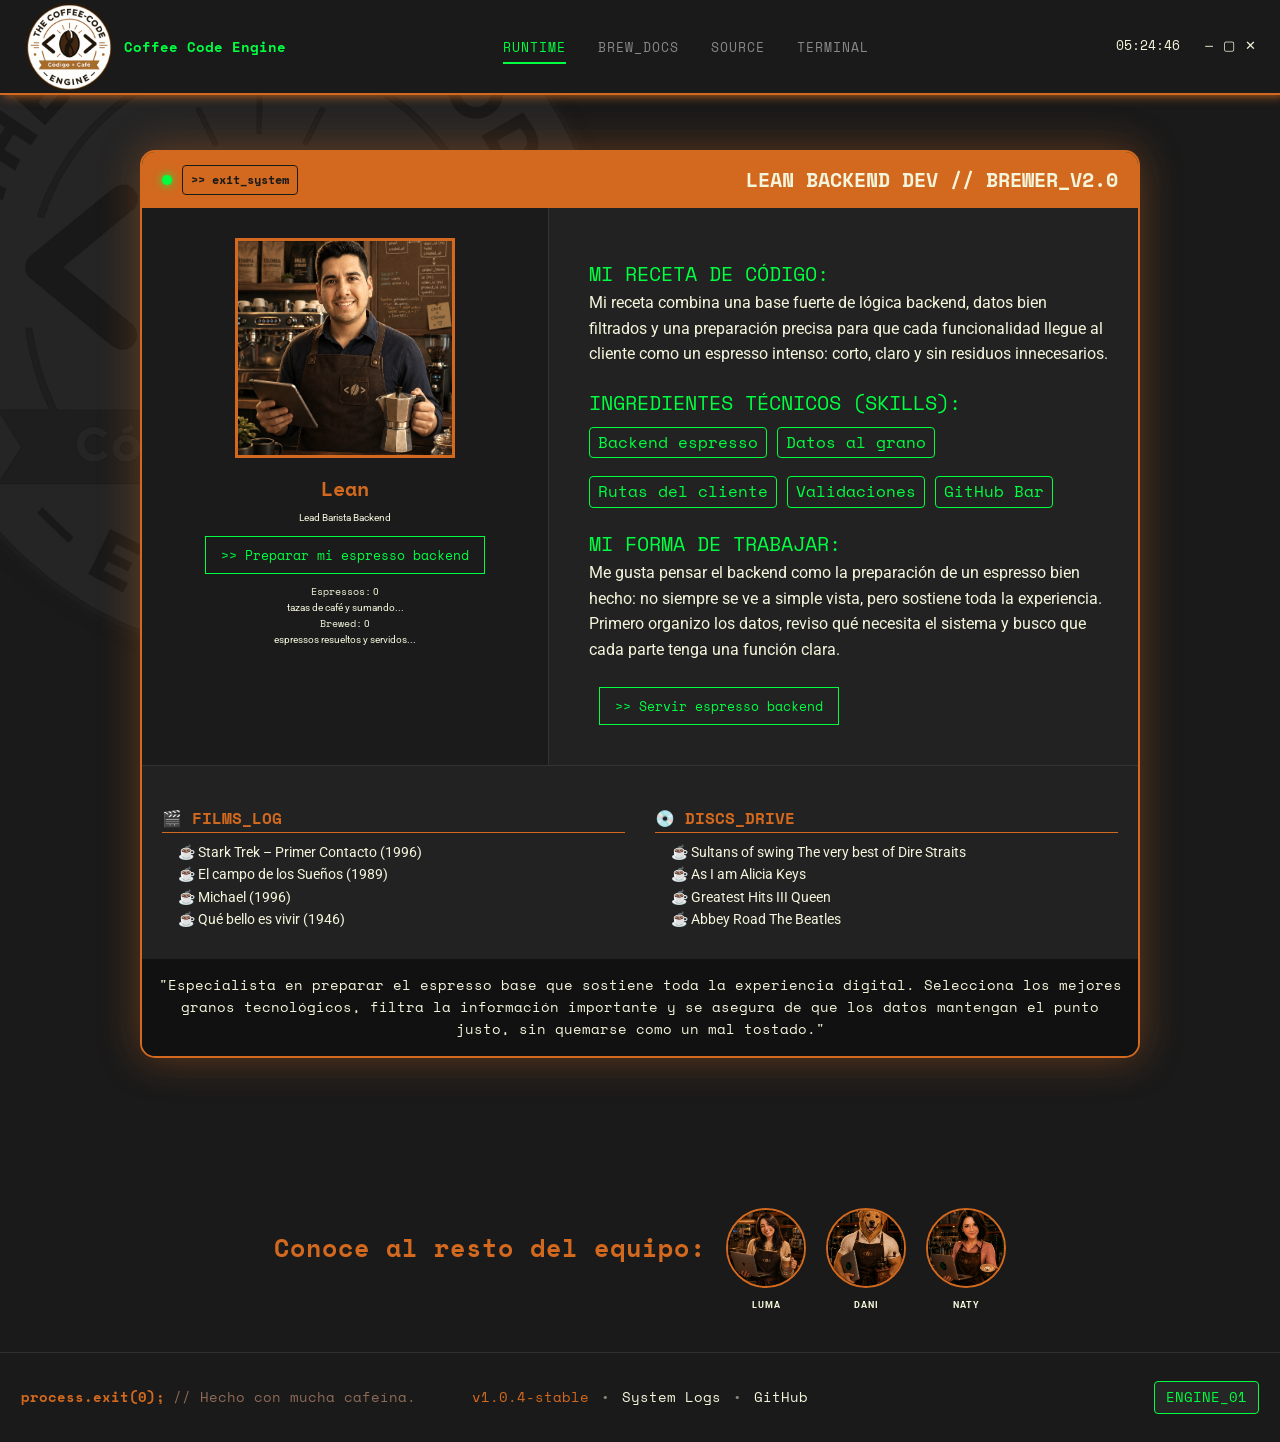
==== backend-dev.html @ 0b0469c6 "[update] enlaces a fichas, bitacora.html" ====
<!DOCTYPE html>
<html lang="es">
<head>
    <meta charset="UTF-8">
    <meta name="viewport" content="width=device-width, initial-scale=1.0">
    <title>Perfil | Full-Stack Roaster</title>
    <link href="https://fonts.googleapis.com/css2?family=Space+Mono:wght@400;700&family=Roboto:wght@300;400;700&display=swap" rel="stylesheet">
    <link rel="stylesheet" href="css/styles.css">
    <script type="module" src="./js/bdb.js" defer></script>
</head>

<body class="profile-body">

    <div id="navbar-container"></div>

    <main class="profile-card-container">
        <div class="id-card">
            <div class="card-header">
                <div class="header-left">
                    <span class="status-dot"></span>
                    <a href="index.html" class="back-link"> >> exit_system</a>
                </div>
                <div class="header-right">
                    <span class="system-tag">LEAN BACKEND DEV // BREWER_V2.0</span>
                </div>  
            </div>

            <div class="card-content">
                
                <div class="photo-section">
                    <div class="photo-frame">
                        <img src="img/backend-dev.jpg" alt="Lean Backend Brewer" class="profile-img">
                    </div>
                    <h1>Lean</h1>
                    <p class="role-title">Lead Barista Backend</p>
                    
                    <div class="roast-controls">
                        <button id="btn-preparar" class="btn-roast"> >> Preparar mi espresso backend </button>
                        
                        <div class="coffee-stats-mini">
                            <div class="stat-item">
                                <label>Espressos:</label>
                                <span id="count-preparadas">0</span><p> tazas de café y sumando...</p>
                            </div>
                            <div class="stat-item">
                                <label>Brewed:</label>
                                <span id="count-servidas">0</span><p> espressos resueltos y servidos...</p>
                            </div>
                        </div>
                    
                    </div>
                </div>

                <div class="info-section">
                    <div class="info-group">
                        <label>MI RECETA DE CÓDIGO:</label>
                        <p>Mi receta combina una base fuerte de lógica backend, datos bien filtrados y una preparación precisa para que cada funcionalidad llegue al cliente como un espresso intenso: corto, claro y sin residuos innecesarios.</p>
                    </div>
                    <div class="info-group">
                        <label>INGREDIENTES TÉCNICOS (SKILLS):</label>
                        <ul class="skill-tags">
                            <li>Backend espresso</li>
                            <li>Datos al grano</li>
                            <li>Rutas del cliente</li>
                            <li>Validaciones</li>
                            <li>GitHub Bar</li>
                        </ul>                       
                    </div>

                    <div class="info-group">
                        <label>MI FORMA DE TRABAJAR:</label>
                        <p>Me gusta pensar el backend como la preparación de un espresso bien hecho: no siempre se ve a simple vista, pero sostiene toda la experiencia. Primero organizo los datos, reviso qué necesita el sistema y busco que cada parte tenga una función clara.</p>
                        <button id="btn-servir" class="btn-roast secondary"> >> Servir espresso backend </button>
                    </div>
                </div>
            </div>

            <div class="extra-info">
                <div class="list-box">
                    <h3>🎬 FILMS_LOG</h3>
                    <ul id="media-list">
                        <li data-id="trek">☕ Stark Trek – Primer Contacto (1996)</li>
                        <li data-id="suenos">☕ El campo de los Sueños (1989)</li>
                        <li data-id="michael">☕ Michael (1996)</li>
                        <li data-id="vida">☕ Qué bello es vivir (1946)</li>
                    </ul>
                </div>
                <div class="list-box"> 
                    <h3>💿 DISCS_DRIVE</h3>
                    <ul id="audio-list">
                        <li data-id="dire">☕ Sultans of swing The very best of Dire Straits</li>
                        <li data-id="alicia">☕ As I am Alicia Keys</li>
                        <li data-id="queen">☕ Greatest Hits III Queen</li>
                        <li data-id="beatles">☕ Abbey Road The Beatles</li>
                    </ul>
                </div>
                <div id="barista-tooltip" class="tooltip-hidden"></div> <!--Contenedor invisible para el tooltip-->
            </div>

            <div class="card-footer">
                <p>"Especialista en preparar el espresso base que sostiene toda la experiencia digital. Selecciona los mejores granos tecnológicos, filtra la información importante y se asegura de que los datos mantengan el punto justo, sin quemarse como un mal tostado."</p>
            </div>
        </div>
    </main>

    <!-- ENLACES DEL EQUIPO -->
    <section class="grid-equipo">
        <h3 class="title-equipo">Conoce al resto del equipo: </h3>
        <!-- Este div es el que usará JS para inyectar los enlaces -->
        <div id="otros-miembros-container" class="grid-equipo"></div>
    </section>

    <!-- MODAL DE TERMINAL (Invisible por defecto) -->
    <div id="terminal-modal" class="terminal-overlay">
        <div class="terminal-window">
            <div class="terminal-header">
                <span>lean_backend_engine.sh</span>
                <button id="close-terminal">X</button>
            </div>
            <div id="terminal-body" class="terminal-body">
                <!-- Los mensajes aparecerán aquí vía JS -->
            </div>
        </div>
    </div>

    <div id="footer-container"></div>
</body>
</html>
---- css/styles.css ----
@import url(./header.css);
@import url(./main.css);
@import url(./footer.css);
@import url(./nav.css);
@import url(./linkEquipo.css);
@import url(./bitacora.css);
@import url(./nav.css);
@import url(./fsr.css);
@import url(./index.css);

:root {
  --font-texto: "Roboto", inter, sans-serif; /**/
  --font-titulos: "Space Mono", monospace; /* Space Mono o JetBrains Mono*/
  --color-texto-principal: #f5f5dc; /* Beige / Crema de café */
  --color-fondo-principal: #1a1a1a; /*Negro "Obsidiana" o Carbono*/
  --color-acento-primario: #d2691e; /*Naranja "Chocolate" / Tostado*/
  --color-acento-secundario: #00ff41; /*Verde "Matrix" para estados OK*/

  --color-fondo-principal-80: #262626; /* Variante del fondo 1 tono mas claro */
  --color-fondo-principal-60: #333; /* Variante del fondo 2 tonos más claro */

  --color-text-muted: rgb(173, 127, 102)
    /* acá definimos las variables globales de color y 
    las fuentes seleccionadas */;
}

html {
  scroll-behavior: smooth;
  font-size: 10px; /*valor de referencia para rem*/
  font-family: var(--font-texto);
  background: var(--color-fondo);

  a {
    text-decoration: none;
  }
}

* {
  margin: 0;
  padding: 0;
  color: var(--color-texto-principal);
  box-sizing: border-box; /*como va a calcular el tamaño del elemento, en el width y height que le demos va a incluir a las medidas de su margin y padding*/
}
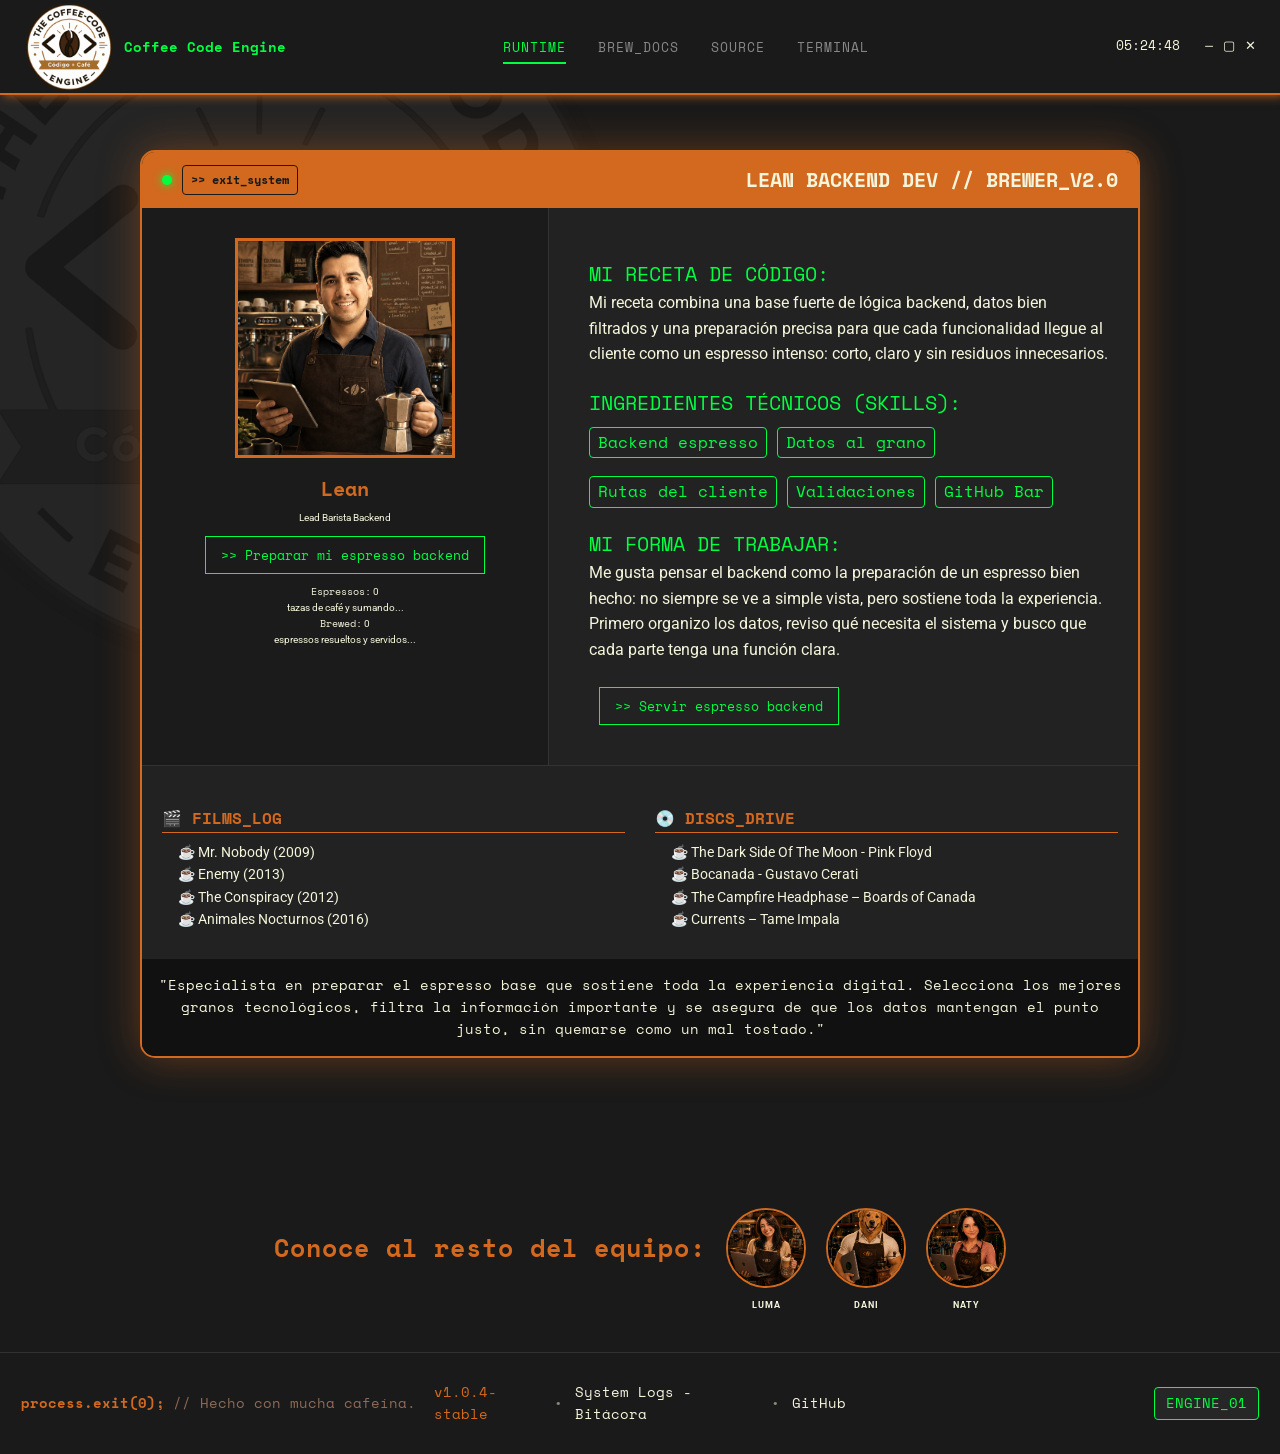
==== commit cdf619d7: "feat: implementar notas de cata para el perfil de backend dev" ====
--- a/backend-dev.html
+++ b/backend-dev.html
@@ -1,128 +1,158 @@
-<!DOCTYPE html>
+<!doctype html>
 <html lang="es">
-<head>
-    <meta charset="UTF-8">
-    <meta name="viewport" content="width=device-width, initial-scale=1.0">
+  <head>
+    <meta charset="UTF-8" />
+    <meta name="viewport" content="width=device-width, initial-scale=1.0" />
     <title>Perfil | Full-Stack Roaster</title>
-    <link href="https://fonts.googleapis.com/css2?family=Space+Mono:wght@400;700&family=Roboto:wght@300;400;700&display=swap" rel="stylesheet">
-    <link rel="stylesheet" href="css/styles.css">
+    <link
+      href="https://fonts.googleapis.com/css2?family=Space+Mono:wght@400;700&family=Roboto:wght@300;400;700&display=swap"
+      rel="stylesheet"
+    />
+    <link rel="stylesheet" href="css/styles.css" />
     <script type="module" src="./js/bdb.js" defer></script>
-</head>
+  </head>
 
-<body class="profile-body">
-
+  <body class="profile-body">
     <div id="navbar-container"></div>
 
     <main class="profile-card-container">
-        <div class="id-card">
-            <div class="card-header">
-                <div class="header-left">
-                    <span class="status-dot"></span>
-                    <a href="index.html" class="back-link"> >> exit_system</a>
+      <div class="id-card">
+        <div class="card-header">
+          <div class="header-left">
+            <span class="status-dot"></span>
+            <a href="index.html" class="back-link"> >> exit_system</a>
+          </div>
+          <div class="header-right">
+            <span class="system-tag">LEAN BACKEND DEV // BREWER_V2.0</span>
+          </div>
+        </div>
+
+        <div class="card-content">
+          <div class="photo-section">
+            <div class="photo-frame">
+              <img
+                src="img/backend-dev.jpg"
+                alt="Lean Backend Brewer"
+                class="profile-img"
+              />
+            </div>
+            <h1>Lean</h1>
+            <p class="role-title">Lead Barista Backend</p>
+
+            <div class="roast-controls">
+              <button id="btn-preparar" class="btn-roast">
+                >> Preparar mi espresso backend
+              </button>
+
+              <div class="coffee-stats-mini">
+                <div class="stat-item">
+                  <label>Espressos:</label>
+                  <span id="count-preparadas">0</span>
+                  <p>tazas de café y sumando...</p>
                 </div>
-                <div class="header-right">
-                    <span class="system-tag">LEAN BACKEND DEV // BREWER_V2.0</span>
-                </div>  
+                <div class="stat-item">
+                  <label>Brewed:</label>
+                  <span id="count-servidas">0</span>
+                  <p>espressos resueltos y servidos...</p>
+                </div>
+              </div>
+            </div>
+          </div>
+
+          <div class="info-section">
+            <div class="info-group">
+              <label>MI RECETA DE CÓDIGO:</label>
+              <p>
+                Mi receta combina una base fuerte de lógica backend, datos bien
+                filtrados y una preparación precisa para que cada funcionalidad
+                llegue al cliente como un espresso intenso: corto, claro y sin
+                residuos innecesarios.
+              </p>
+            </div>
+            <div class="info-group">
+              <label>INGREDIENTES TÉCNICOS (SKILLS):</label>
+              <ul class="skill-tags">
+                <li>Backend espresso</li>
+                <li>Datos al grano</li>
+                <li>Rutas del cliente</li>
+                <li>Validaciones</li>
+                <li>GitHub Bar</li>
+              </ul>
             </div>
 
-            <div class="card-content">
-                
-                <div class="photo-section">
-                    <div class="photo-frame">
-                        <img src="img/backend-dev.jpg" alt="Lean Backend Brewer" class="profile-img">
-                    </div>
-                    <h1>Lean</h1>
-                    <p class="role-title">Lead Barista Backend</p>
-                    
-                    <div class="roast-controls">
-                        <button id="btn-preparar" class="btn-roast"> >> Preparar mi espresso backend </button>
-                        
-                        <div class="coffee-stats-mini">
-                            <div class="stat-item">
-                                <label>Espressos:</label>
-                                <span id="count-preparadas">0</span><p> tazas de café y sumando...</p>
-                            </div>
-                            <div class="stat-item">
-                                <label>Brewed:</label>
-                                <span id="count-servidas">0</span><p> espressos resueltos y servidos...</p>
-                            </div>
-                        </div>
-                    
-                    </div>
-                </div>
+            <div class="info-group">
+              <label>MI FORMA DE TRABAJAR:</label>
+              <p>
+                Me gusta pensar el backend como la preparación de un espresso
+                bien hecho: no siempre se ve a simple vista, pero sostiene toda
+                la experiencia. Primero organizo los datos, reviso qué necesita
+                el sistema y busco que cada parte tenga una función clara.
+              </p>
+              <button id="btn-servir" class="btn-roast secondary">
+                >> Servir espresso backend
+              </button>
+            </div>
+          </div>
+        </div>
 
-                <div class="info-section">
-                    <div class="info-group">
-                        <label>MI RECETA DE CÓDIGO:</label>
-                        <p>Mi receta combina una base fuerte de lógica backend, datos bien filtrados y una preparación precisa para que cada funcionalidad llegue al cliente como un espresso intenso: corto, claro y sin residuos innecesarios.</p>
-                    </div>
-                    <div class="info-group">
-                        <label>INGREDIENTES TÉCNICOS (SKILLS):</label>
-                        <ul class="skill-tags">
-                            <li>Backend espresso</li>
-                            <li>Datos al grano</li>
-                            <li>Rutas del cliente</li>
-                            <li>Validaciones</li>
-                            <li>GitHub Bar</li>
-                        </ul>                       
-                    </div>
+        <div class="extra-info">
+          <div class="list-box">
+            <h3>🎬 FILMS_LOG</h3>
+            <ul id="media-list">
+              <li data-id="nobody">☕ Mr. Nobody (2009)</li>
+              <li data-id="enemy">☕ Enemy (2013)</li>
+              <li data-id="conspiracy">☕ The Conspiracy (2012)</li>
+              <li data-id="animals">☕ Animales Nocturnos (2016)</li>
+            </ul>
+          </div>
+          <div class="list-box">
+            <h3>💿 DISCS_DRIVE</h3>
+            <ul id="audio-list">
+              <li data-id="dark-side">
+                ☕ The Dark Side Of The Moon - Pink Floyd
+              </li>
+              <li data-id="bocanada">☕ Bocanada - Gustavo Cerati</li>
+              <li data-id="canada">
+                ☕ The Campfire Headphase – Boards of Canada
+              </li>
+              <li data-id="tame">☕ Currents – Tame Impala</li>
+            </ul>
+          </div>
+          <div id="barista-tooltip" class="tooltip-hidden"></div>
+          <!--Contenedor invisible para el tooltip-->
+        </div>
 
-                    <div class="info-group">
-                        <label>MI FORMA DE TRABAJAR:</label>
-                        <p>Me gusta pensar el backend como la preparación de un espresso bien hecho: no siempre se ve a simple vista, pero sostiene toda la experiencia. Primero organizo los datos, reviso qué necesita el sistema y busco que cada parte tenga una función clara.</p>
-                        <button id="btn-servir" class="btn-roast secondary"> >> Servir espresso backend </button>
-                    </div>
-                </div>
-            </div>
-
-            <div class="extra-info">
-                <div class="list-box">
-                    <h3>🎬 FILMS_LOG</h3>
-                    <ul id="media-list">
-                        <li data-id="trek">☕ Stark Trek – Primer Contacto (1996)</li>
-                        <li data-id="suenos">☕ El campo de los Sueños (1989)</li>
-                        <li data-id="michael">☕ Michael (1996)</li>
-                        <li data-id="vida">☕ Qué bello es vivir (1946)</li>
-                    </ul>
-                </div>
-                <div class="list-box"> 
-                    <h3>💿 DISCS_DRIVE</h3>
-                    <ul id="audio-list">
-                        <li data-id="dire">☕ Sultans of swing The very best of Dire Straits</li>
-                        <li data-id="alicia">☕ As I am Alicia Keys</li>
-                        <li data-id="queen">☕ Greatest Hits III Queen</li>
-                        <li data-id="beatles">☕ Abbey Road The Beatles</li>
-                    </ul>
-                </div>
-                <div id="barista-tooltip" class="tooltip-hidden"></div> <!--Contenedor invisible para el tooltip-->
-            </div>
-
-            <div class="card-footer">
-                <p>"Especialista en preparar el espresso base que sostiene toda la experiencia digital. Selecciona los mejores granos tecnológicos, filtra la información importante y se asegura de que los datos mantengan el punto justo, sin quemarse como un mal tostado."</p>
-            </div>
+        <div class="card-footer">
+          <p>
+            "Especialista en preparar el espresso base que sostiene toda la
+            experiencia digital. Selecciona los mejores granos tecnológicos,
+            filtra la información importante y se asegura de que los datos
+            mantengan el punto justo, sin quemarse como un mal tostado."
+          </p>
         </div>
+      </div>
     </main>
 
     <!-- ENLACES DEL EQUIPO -->
     <section class="grid-equipo">
-        <h3 class="title-equipo">Conoce al resto del equipo: </h3>
-        <!-- Este div es el que usará JS para inyectar los enlaces -->
-        <div id="otros-miembros-container" class="grid-equipo"></div>
+      <h3 class="title-equipo">Conoce al resto del equipo:</h3>
+      <!-- Este div es el que usará JS para inyectar los enlaces -->
+      <div id="otros-miembros-container" class="grid-equipo"></div>
     </section>
 
     <!-- MODAL DE TERMINAL (Invisible por defecto) -->
     <div id="terminal-modal" class="terminal-overlay">
-        <div class="terminal-window">
-            <div class="terminal-header">
-                <span>lean_backend_engine.sh</span>
-                <button id="close-terminal">X</button>
-            </div>
-            <div id="terminal-body" class="terminal-body">
-                <!-- Los mensajes aparecerán aquí vía JS -->
-            </div>
+      <div class="terminal-window">
+        <div class="terminal-header">
+          <span>lean_backend_engine.sh</span>
+          <button id="close-terminal">X</button>
         </div>
+        <div id="terminal-body" class="terminal-body">
+          <!-- Los mensajes aparecerán aquí vía JS -->
+        </div>
+      </div>
     </div>
 
     <div id="footer-container"></div>
-</body>
-</html>+  </body>
+</html>
--- a/css/styles.css
+++ b/css/styles.css
@@ -3,7 +3,6 @@
 @import url(./footer.css);
 @import url(./nav.css);
 @import url(./linkEquipo.css);
-@import url(./bitacora.css);
 @import url(./nav.css);
 @import url(./fsr.css);
 @import url(./index.css);
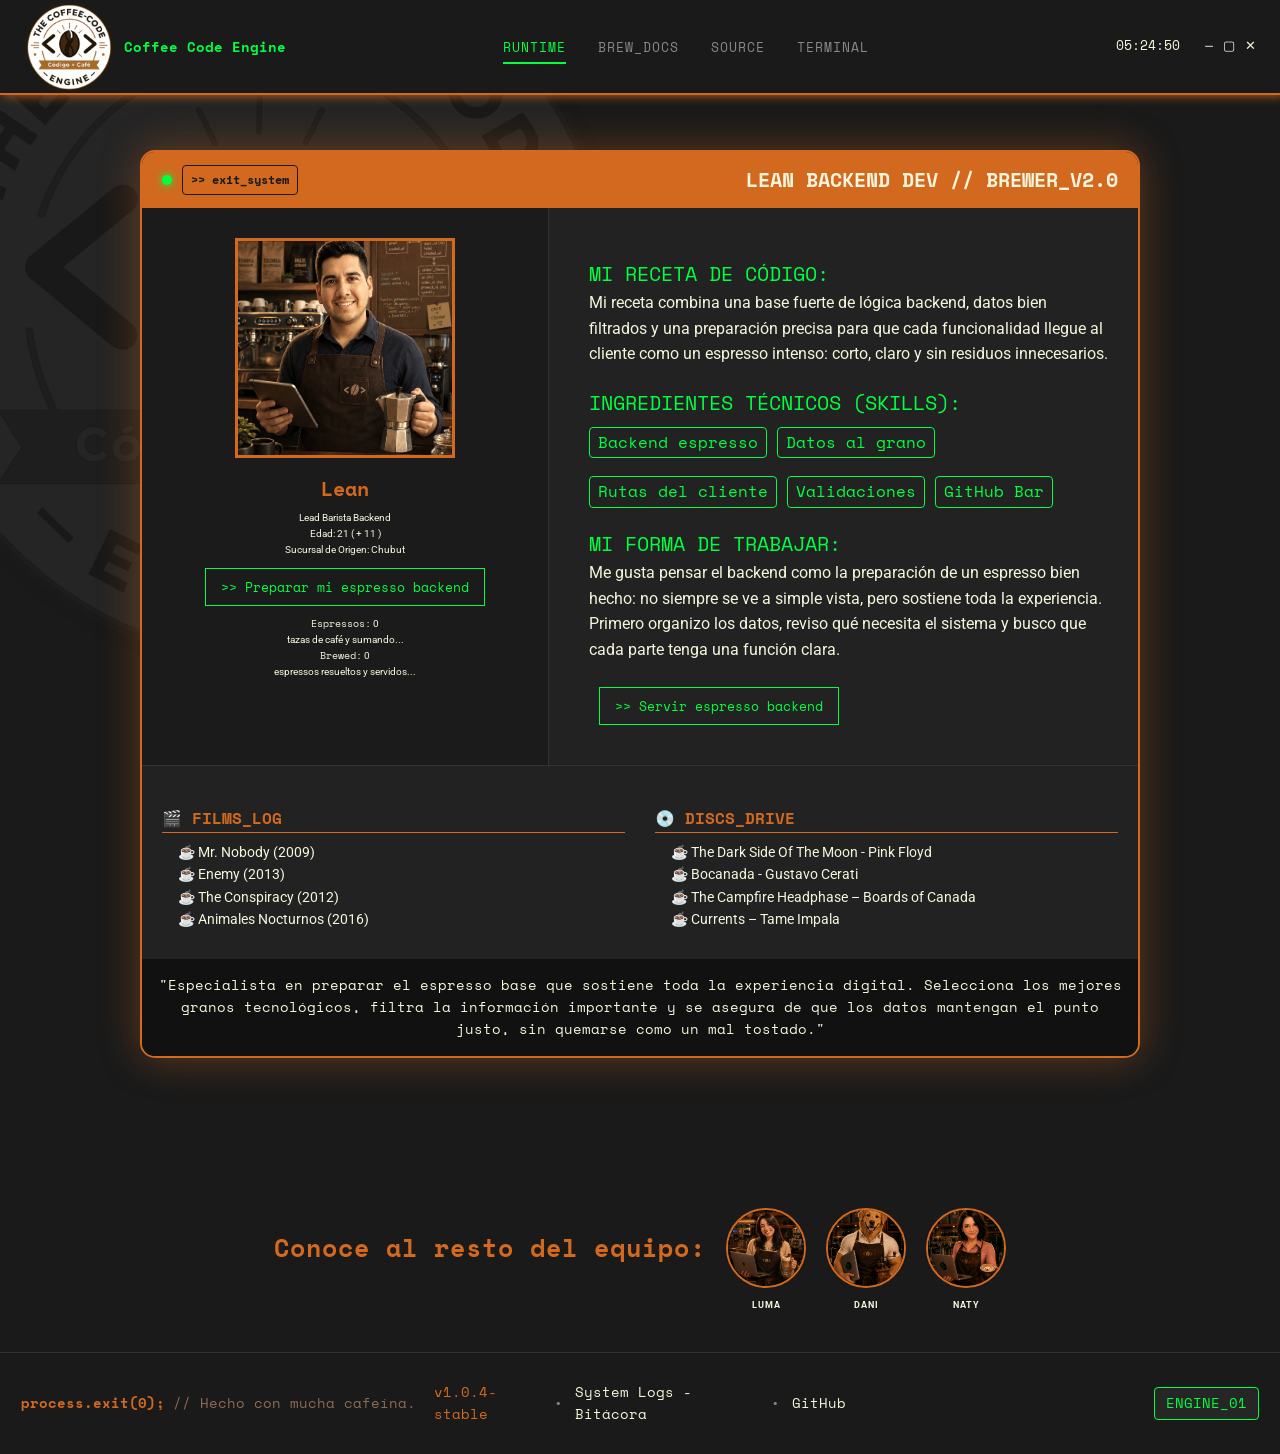
==== commit 666490db: "feat: incluir edad de integrantes del equipo" ====
--- a/backend-dev.html
+++ b/backend-dev.html
@@ -38,6 +38,8 @@
             </div>
             <h1>Lean</h1>
             <p class="role-title">Lead Barista Backend</p>
+            <p class="role-title">Edad: 21 ( + 11 )</p>
+            <p class="role-title">Sucursal de Origen: Chubut</p>
 
             <div class="roast-controls">
               <button id="btn-preparar" class="btn-roast">
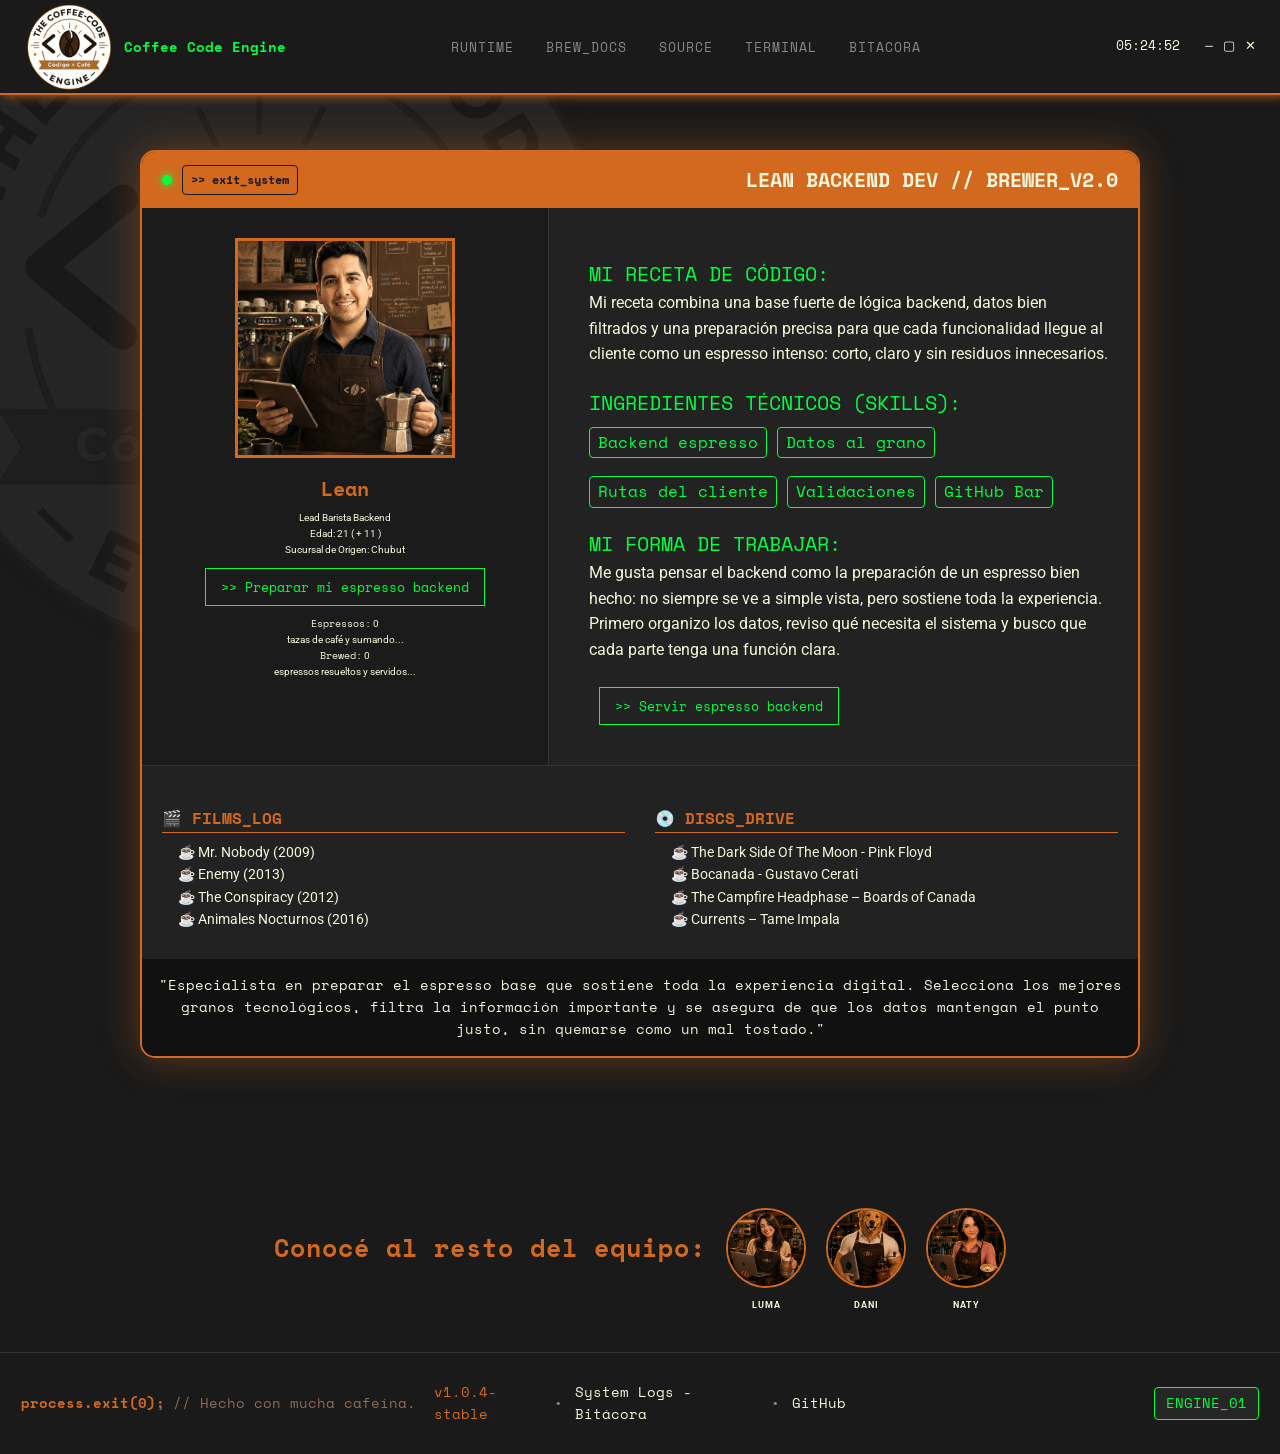
==== commit d2c74f09: "[update] texto" ====
--- a/backend-dev.html
+++ b/backend-dev.html
@@ -137,7 +137,7 @@
 
     <!-- ENLACES DEL EQUIPO -->
     <section class="grid-equipo">
-      <h3 class="title-equipo">Conoce al resto del equipo:</h3>
+      <h3 class="title-equipo">Conocé al resto del equipo:</h3>
       <!-- Este div es el que usará JS para inyectar los enlaces -->
       <div id="otros-miembros-container" class="grid-equipo"></div>
     </section>
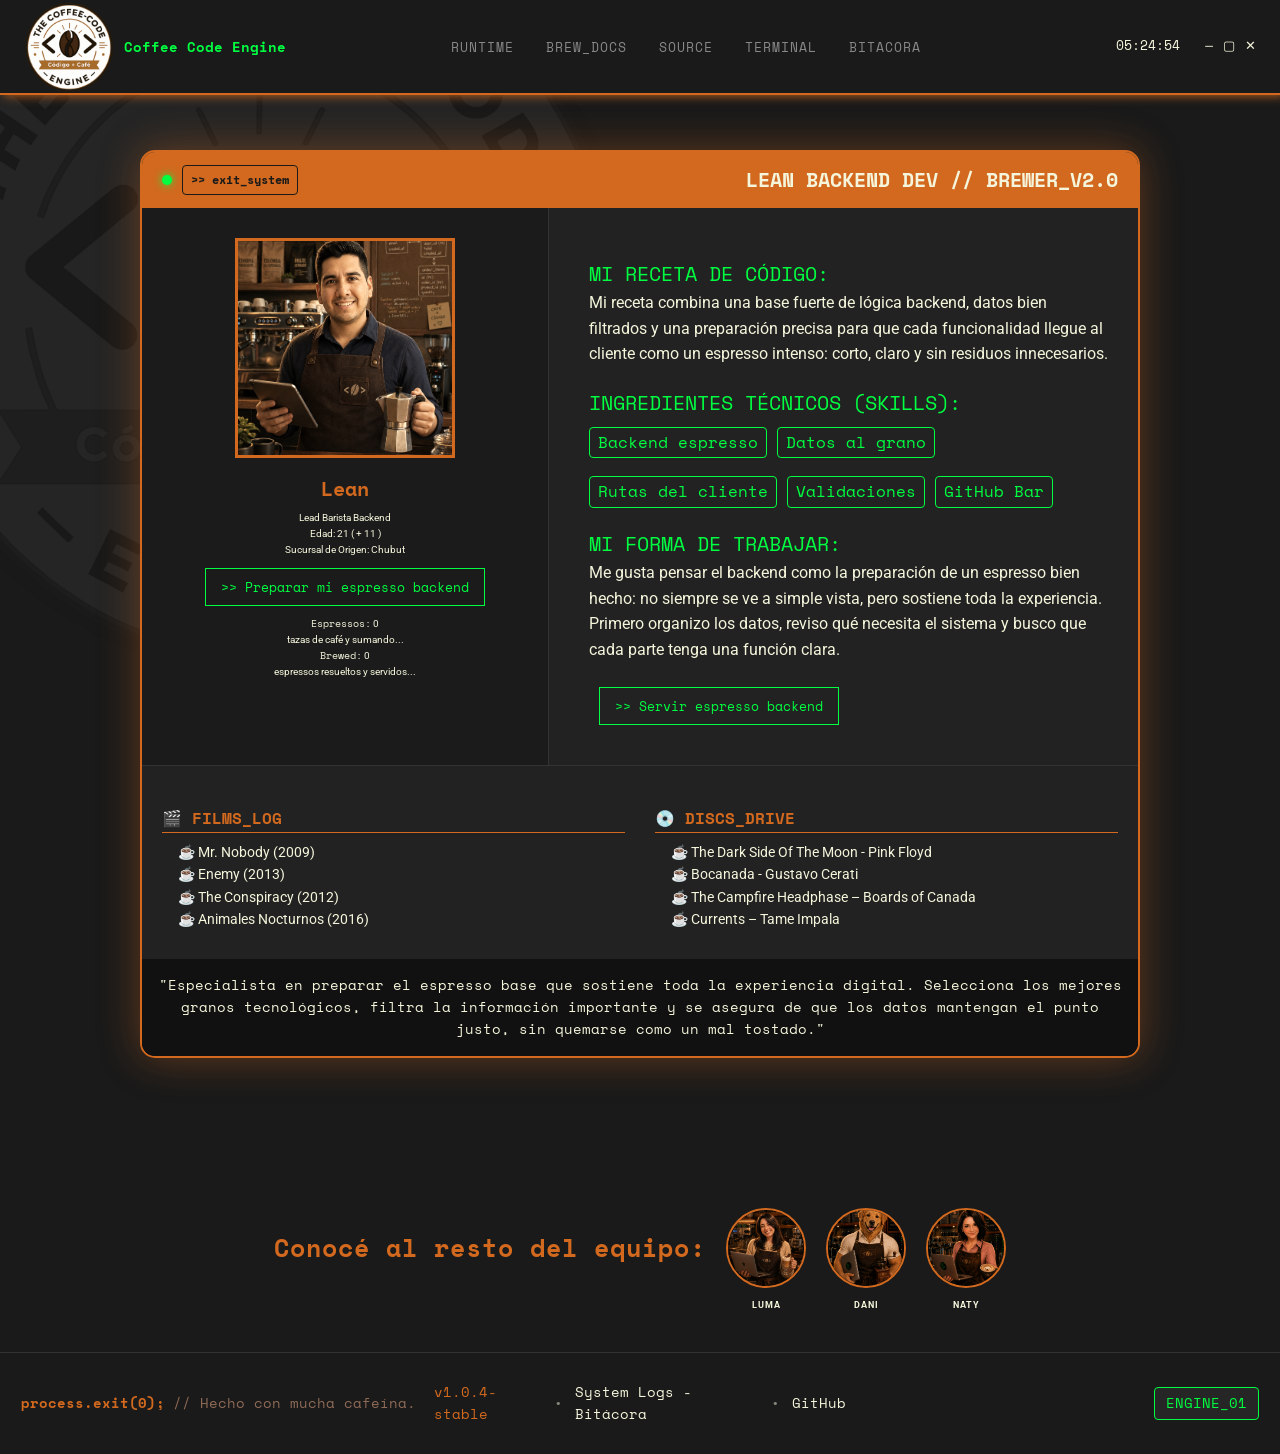
==== commit 36156b7d: "merge readme" ====
--- a/backend-dev.html
+++ b/backend-dev.html
@@ -1,160 +1,174 @@
 <!doctype html>
 <html lang="es">
-  <head>
-    <meta charset="UTF-8" />
-    <meta name="viewport" content="width=device-width, initial-scale=1.0" />
-    <title>Perfil | Full-Stack Roaster</title>
-    <link
-      href="https://fonts.googleapis.com/css2?family=Space+Mono:wght@400;700&family=Roboto:wght@300;400;700&display=swap"
-      rel="stylesheet"
-    />
-    <link rel="stylesheet" href="css/styles.css" />
-    <script type="module" src="./js/bdb.js" defer></script>
-  </head>
+    <head>
+        <meta charset="UTF-8" />
+        <meta name="viewport" content="width=device-width, initial-scale=1.0" />
+        <title>Perfil | Full-Stack Roaster</title>
+        <link
+            href="https://fonts.googleapis.com/css2?family=Space+Mono:wght@400;700&family=Roboto:wght@300;400;700&display=swap"
+            rel="stylesheet"
+        />
+        <link rel="stylesheet" href="css/styles.css" />
+        <script type="module" src="./js/bdb.js" defer></script>
+    </head>
 
-  <body class="profile-body">
-    <div id="navbar-container"></div>
+    <body class="profile-body">
+        <div id="navbar-container"></div>
 
-    <main class="profile-card-container">
-      <div class="id-card">
-        <div class="card-header">
-          <div class="header-left">
-            <span class="status-dot"></span>
-            <a href="index.html" class="back-link"> >> exit_system</a>
-          </div>
-          <div class="header-right">
-            <span class="system-tag">LEAN BACKEND DEV // BREWER_V2.0</span>
-          </div>
+        <main class="profile-card-container">
+            <div class="id-card">
+                <div class="card-header">
+                    <div class="header-left">
+                        <span class="status-dot"></span>
+                        <a href="index.html" class="back-link">
+                            >> exit_system</a
+                        >
+                    </div>
+                    <div class="header-right">
+                        <span class="system-tag"
+                            >LEAN BACKEND DEV // BREWER_V2.0</span
+                        >
+                    </div>
+                </div>
+
+                <div class="card-content">
+                    <div class="photo-section">
+                        <div class="photo-frame">
+                            <img
+                                src="img/backend-dev.jpg"
+                                alt="Lean Backend Brewer"
+                                class="profile-img"
+                            />
+                        </div>
+                        <h1>Lean</h1>
+                        <p class="role-title">Lead Barista Backend</p>
+                        <p class="role-title">Edad: 21 ( + 11 )</p>
+                        <p class="role-title">Sucursal de Origen: Chubut</p>
+
+                        <div class="roast-controls">
+                            <button id="btn-preparar" class="btn-roast">
+                                >> Preparar mi espresso backend
+                            </button>
+
+                            <div class="coffee-stats-mini">
+                                <div class="stat-item">
+                                    <label>Espressos:</label>
+                                    <span id="count-preparadas">0</span>
+                                    <p>tazas de café y sumando...</p>
+                                </div>
+                                <div class="stat-item">
+                                    <label>Brewed:</label>
+                                    <span id="count-servidas">0</span>
+                                    <p>espressos resueltos y servidos...</p>
+                                </div>
+                            </div>
+                        </div>
+                    </div>
+
+                    <div class="info-section">
+                        <div class="info-group">
+                            <label>MI RECETA DE CÓDIGO:</label>
+                            <p>
+                                Mi receta combina una base fuerte de lógica
+                                backend, datos bien filtrados y una preparación
+                                precisa para que cada funcionalidad llegue al
+                                cliente como un espresso intenso: corto, claro y
+                                sin residuos innecesarios.
+                            </p>
+                        </div>
+                        <div class="info-group">
+                            <label>INGREDIENTES TÉCNICOS (SKILLS):</label>
+                            <ul class="skill-tags">
+                                <li>Backend espresso</li>
+                                <li>Datos al grano</li>
+                                <li>Rutas del cliente</li>
+                                <li>Validaciones</li>
+                                <li>GitHub Bar</li>
+                            </ul>
+                        </div>
+
+                        <div class="info-group">
+                            <label>MI FORMA DE TRABAJAR:</label>
+                            <p>
+                                Me gusta pensar el backend como la preparación
+                                de un espresso bien hecho: no siempre se ve a
+                                simple vista, pero sostiene toda la experiencia.
+                                Primero organizo los datos, reviso qué necesita
+                                el sistema y busco que cada parte tenga una
+                                función clara.
+                            </p>
+                            <button id="btn-servir" class="btn-roast secondary">
+                                >> Servir espresso backend
+                            </button>
+                        </div>
+                    </div>
+                </div>
+
+                <div class="extra-info">
+                    <div class="list-box">
+                        <h3>🎬 FILMS_LOG</h3>
+                        <ul id="media-list">
+                            <li data-id="nobody">☕ Mr. Nobody (2009)</li>
+                            <li data-id="enemy">☕ Enemy (2013)</li>
+                            <li data-id="conspiracy">
+                                ☕ The Conspiracy (2012)
+                            </li>
+                            <li data-id="animals">
+                                ☕ Animales Nocturnos (2016)
+                            </li>
+                        </ul>
+                    </div>
+                    <div class="list-box">
+                        <h3>💿 DISCS_DRIVE</h3>
+                        <ul id="audio-list">
+                            <li data-id="dark-side">
+                                ☕ The Dark Side Of The Moon - Pink Floyd
+                            </li>
+                            <li data-id="bocanada">
+                                ☕ Bocanada - Gustavo Cerati
+                            </li>
+                            <li data-id="canada">
+                                ☕ The Campfire Headphase – Boards of Canada
+                            </li>
+                            <li data-id="tame">☕ Currents – Tame Impala</li>
+                        </ul>
+                    </div>
+                    <div id="barista-tooltip" class="tooltip-hidden"></div>
+                    <!--Contenedor invisible para el tooltip-->
+                </div>
+
+                <div class="card-footer">
+                    <p>
+                        "Especialista en preparar el espresso base que sostiene
+                        toda la experiencia digital. Selecciona los mejores
+                        granos tecnológicos, filtra la información importante y
+                        se asegura de que los datos mantengan el punto justo,
+                        sin quemarse como un mal tostado."
+                    </p>
+                </div>
+            </div>
+        </main>
+
+        <!-- ENLACES DEL EQUIPO -->
+        <section class="grid-equipo">
+            <h3 class="title-equipo">Conocé al resto del equipo:</h3>
+            <!-- Este div es el que usará JS para inyectar los enlaces -->
+            <div id="otros-miembros-container" class="grid-equipo"></div>
+        </section>
+
+        <!-- MODAL DE TERMINAL (Invisible por defecto) -->
+        <div id="terminal-modal" class="terminal-overlay">
+            <div class="terminal-window">
+                <div class="terminal-header">
+                    <span>lean_backend_engine.sh</span>
+                    <button id="close-terminal">X</button>
+                </div>
+                <div id="terminal-body" class="terminal-body">
+                    <!-- Los mensajes aparecerán aquí vía JS -->
+                </div>
+            </div>
         </div>
 
-        <div class="card-content">
-          <div class="photo-section">
-            <div class="photo-frame">
-              <img
-                src="img/backend-dev.jpg"
-                alt="Lean Backend Brewer"
-                class="profile-img"
-              />
-            </div>
-            <h1>Lean</h1>
-            <p class="role-title">Lead Barista Backend</p>
-            <p class="role-title">Edad: 21 ( + 11 )</p>
-            <p class="role-title">Sucursal de Origen: Chubut</p>
-
-            <div class="roast-controls">
-              <button id="btn-preparar" class="btn-roast">
-                >> Preparar mi espresso backend
-              </button>
-
-              <div class="coffee-stats-mini">
-                <div class="stat-item">
-                  <label>Espressos:</label>
-                  <span id="count-preparadas">0</span>
-                  <p>tazas de café y sumando...</p>
-                </div>
-                <div class="stat-item">
-                  <label>Brewed:</label>
-                  <span id="count-servidas">0</span>
-                  <p>espressos resueltos y servidos...</p>
-                </div>
-              </div>
-            </div>
-          </div>
-
-          <div class="info-section">
-            <div class="info-group">
-              <label>MI RECETA DE CÓDIGO:</label>
-              <p>
-                Mi receta combina una base fuerte de lógica backend, datos bien
-                filtrados y una preparación precisa para que cada funcionalidad
-                llegue al cliente como un espresso intenso: corto, claro y sin
-                residuos innecesarios.
-              </p>
-            </div>
-            <div class="info-group">
-              <label>INGREDIENTES TÉCNICOS (SKILLS):</label>
-              <ul class="skill-tags">
-                <li>Backend espresso</li>
-                <li>Datos al grano</li>
-                <li>Rutas del cliente</li>
-                <li>Validaciones</li>
-                <li>GitHub Bar</li>
-              </ul>
-            </div>
-
-            <div class="info-group">
-              <label>MI FORMA DE TRABAJAR:</label>
-              <p>
-                Me gusta pensar el backend como la preparación de un espresso
-                bien hecho: no siempre se ve a simple vista, pero sostiene toda
-                la experiencia. Primero organizo los datos, reviso qué necesita
-                el sistema y busco que cada parte tenga una función clara.
-              </p>
-              <button id="btn-servir" class="btn-roast secondary">
-                >> Servir espresso backend
-              </button>
-            </div>
-          </div>
-        </div>
-
-        <div class="extra-info">
-          <div class="list-box">
-            <h3>🎬 FILMS_LOG</h3>
-            <ul id="media-list">
-              <li data-id="nobody">☕ Mr. Nobody (2009)</li>
-              <li data-id="enemy">☕ Enemy (2013)</li>
-              <li data-id="conspiracy">☕ The Conspiracy (2012)</li>
-              <li data-id="animals">☕ Animales Nocturnos (2016)</li>
-            </ul>
-          </div>
-          <div class="list-box">
-            <h3>💿 DISCS_DRIVE</h3>
-            <ul id="audio-list">
-              <li data-id="dark-side">
-                ☕ The Dark Side Of The Moon - Pink Floyd
-              </li>
-              <li data-id="bocanada">☕ Bocanada - Gustavo Cerati</li>
-              <li data-id="canada">
-                ☕ The Campfire Headphase – Boards of Canada
-              </li>
-              <li data-id="tame">☕ Currents – Tame Impala</li>
-            </ul>
-          </div>
-          <div id="barista-tooltip" class="tooltip-hidden"></div>
-          <!--Contenedor invisible para el tooltip-->
-        </div>
-
-        <div class="card-footer">
-          <p>
-            "Especialista en preparar el espresso base que sostiene toda la
-            experiencia digital. Selecciona los mejores granos tecnológicos,
-            filtra la información importante y se asegura de que los datos
-            mantengan el punto justo, sin quemarse como un mal tostado."
-          </p>
-        </div>
-      </div>
-    </main>
-
-    <!-- ENLACES DEL EQUIPO -->
-    <section class="grid-equipo">
-      <h3 class="title-equipo">Conocé al resto del equipo:</h3>
-      <!-- Este div es el que usará JS para inyectar los enlaces -->
-      <div id="otros-miembros-container" class="grid-equipo"></div>
-    </section>
-
-    <!-- MODAL DE TERMINAL (Invisible por defecto) -->
-    <div id="terminal-modal" class="terminal-overlay">
-      <div class="terminal-window">
-        <div class="terminal-header">
-          <span>lean_backend_engine.sh</span>
-          <button id="close-terminal">X</button>
-        </div>
-        <div id="terminal-body" class="terminal-body">
-          <!-- Los mensajes aparecerán aquí vía JS -->
-        </div>
-      </div>
-    </div>
-
-    <div id="footer-container"></div>
-  </body>
+        <div id="footer-container"></div>
+    </body>
 </html>
